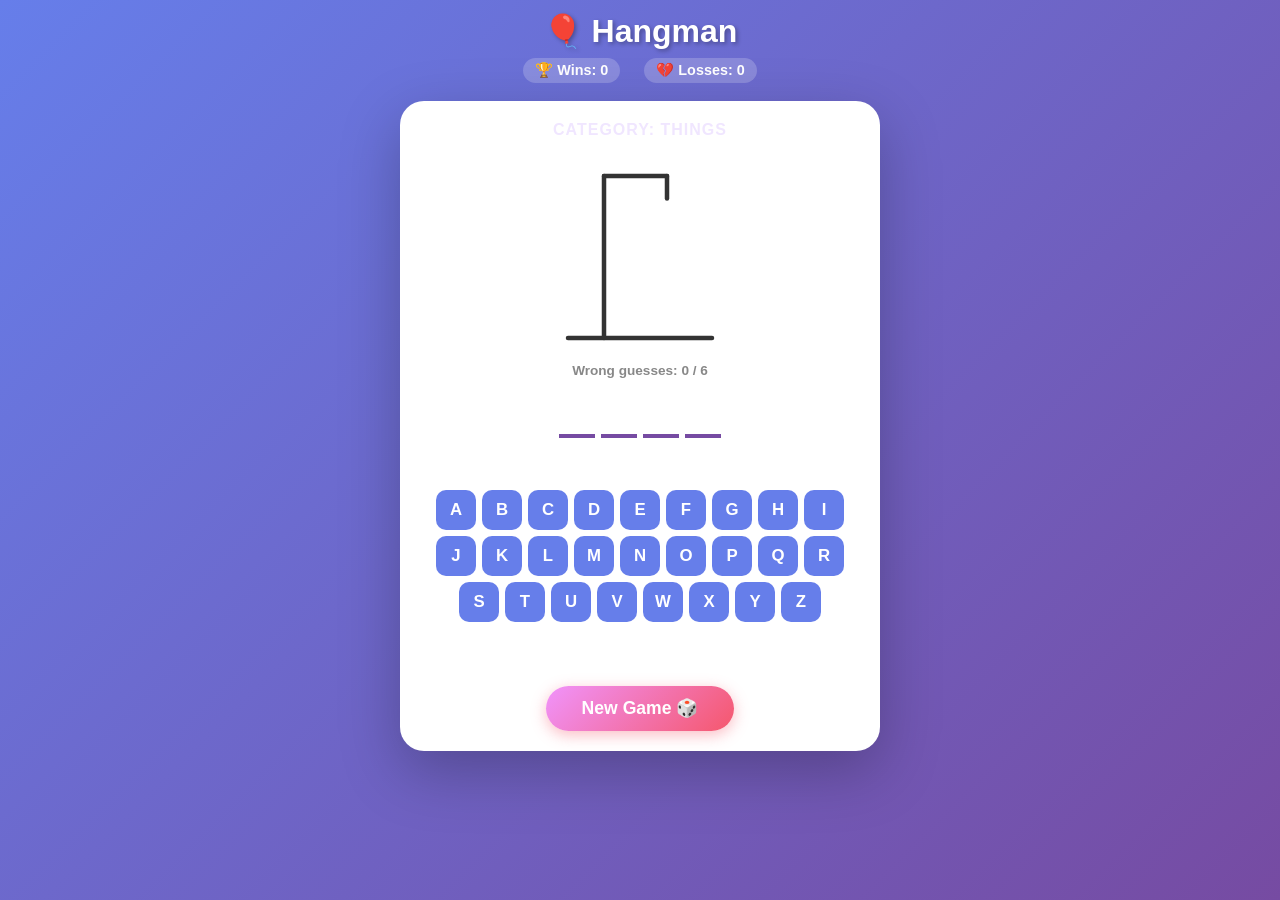
==== index.html @ 4ae3a989 "Add kids hangman game (HTML/CSS/JS) Single-file mobile-friendly hangman with 50+ kid-friendly words " ====
<!DOCTYPE html>
<html lang="en">
<head>
  <meta charset="UTF-8" />
  <meta name="viewport" content="width=device-width, initial-scale=1.0" />
  <title>Hangman for Kids 🎈</title>
  <style>
    * { box-sizing: border-box; margin: 0; padding: 0; }

    body {
      font-family: 'Segoe UI', Tahoma, Geneva, Verdana, sans-serif;
      background: linear-gradient(135deg, #667eea 0%, #764ba2 100%);
      min-height: 100vh;
      display: flex;
      flex-direction: column;
      align-items: center;
      padding: 12px;
      user-select: none;
    }

    h1 {
      color: #fff;
      font-size: 2rem;
      margin-bottom: 8px;
      text-shadow: 2px 2px 4px rgba(0,0,0,0.3);
    }

    #category-label {
      color: #f0e6ff;
      font-size: 1rem;
      margin-bottom: 12px;
      font-weight: 600;
      letter-spacing: 1px;
      text-transform: uppercase;
    }

    #game-container {
      background: #fff;
      border-radius: 24px;
      padding: 20px;
      width: 100%;
      max-width: 480px;
      box-shadow: 0 20px 60px rgba(0,0,0,0.25);
      display: flex;
      flex-direction: column;
      align-items: center;
      gap: 16px;
    }

    /* ── Hangman SVG ── */
    #hangman-svg {
      width: 180px;
      height: 180px;
    }

    .hm-part { stroke: #333; stroke-width: 5; stroke-linecap: round; }
    .hm-part.hidden { display: none; }

    /* ── Wrong guesses counter ── */
    #wrong-label {
      font-size: 0.85rem;
      color: #888;
      font-weight: 600;
    }

    /* ── Word display ── */
    #word-display {
      display: flex;
      flex-wrap: wrap;
      gap: 6px;
      justify-content: center;
    }

    .letter-box {
      width: 36px;
      height: 44px;
      border-bottom: 4px solid #764ba2;
      display: flex;
      align-items: center;
      justify-content: center;
      font-size: 1.5rem;
      font-weight: 700;
      color: #333;
      text-transform: uppercase;
      transition: transform 0.2s;
    }

    .letter-box.revealed { animation: popIn 0.3s ease; }

    @keyframes popIn {
      0%   { transform: scale(0); }
      70%  { transform: scale(1.2); }
      100% { transform: scale(1); }
    }

    .letter-box.space-box {
      border-bottom: none;
      width: 18px;
    }

    /* ── Hint ── */
    #hint-area {
      font-size: 0.9rem;
      color: #888;
      min-height: 20px;
      text-align: center;
    }

    /* ── Keyboard ── */
    #keyboard {
      display: flex;
      flex-wrap: wrap;
      gap: 6px;
      justify-content: center;
      width: 100%;
    }

    .key-btn {
      width: 40px;
      height: 40px;
      border: none;
      border-radius: 10px;
      background: #667eea;
      color: #fff;
      font-size: 1.05rem;
      font-weight: 700;
      cursor: pointer;
      transition: background 0.15s, transform 0.1s, opacity 0.15s;
    }

    .key-btn:hover:not(:disabled) { background: #764ba2; transform: scale(1.08); }
    .key-btn:active:not(:disabled) { transform: scale(0.95); }

    .key-btn:disabled {
      opacity: 0.35;
      cursor: not-allowed;
    }

    .key-btn.wrong  { background: #e74c3c; }
    .key-btn.correct{ background: #2ecc71; }

    /* ── Status message ── */
    #status-msg {
      font-size: 1.3rem;
      font-weight: 700;
      min-height: 32px;
      text-align: center;
    }

    #status-msg.win  { color: #27ae60; }
    #status-msg.lose { color: #e74c3c; }

    /* ── New game button ── */
    #new-game-btn {
      background: linear-gradient(135deg, #f093fb 0%, #f5576c 100%);
      color: #fff;
      border: none;
      border-radius: 50px;
      padding: 12px 36px;
      font-size: 1.1rem;
      font-weight: 700;
      cursor: pointer;
      box-shadow: 0 4px 15px rgba(245,87,108,0.4);
      transition: transform 0.15s, box-shadow 0.15s;
    }

    #new-game-btn:hover { transform: translateY(-2px); box-shadow: 0 8px 20px rgba(245,87,108,0.5); }
    #new-game-btn:active { transform: translateY(0); }

    /* ── Score strip ── */
    #score-strip {
      color: #fff;
      font-size: 0.9rem;
      font-weight: 600;
      display: flex;
      gap: 24px;
    }
    #score-strip span { background: rgba(255,255,255,0.2); padding: 4px 12px; border-radius: 20px; }
  </style>
</head>
<body>

  <h1>🎈 Hangman</h1>
  <div id="score-strip">
    <span>🏆 Wins: <b id="wins">0</b></span>
    <span>💔 Losses: <b id="losses">0</b></span>
  </div>
  <br/>

  <div id="game-container">
    <div id="category-label">Category: <span id="cat-name">—</span></div>

    <!-- Hangman drawing -->
    <svg id="hangman-svg" viewBox="0 0 200 200">
      <!-- Gallows (always visible) -->
      <line x1="20" y1="190" x2="180" y2="190" class="hm-part" />
      <line x1="60"  y1="190" x2="60"  y2="10"  class="hm-part" />
      <line x1="60"  y1="10"  x2="130" y2="10"  class="hm-part" />
      <line x1="130" y1="10"  x2="130" y2="35"  class="hm-part" />
      <!-- Body parts (revealed on wrong guesses) -->
      <!-- 1: head -->
      <circle id="hm-head" cx="130" cy="52" r="17" fill="none" class="hm-part hidden" />
      <!-- 2: body -->
      <line id="hm-body" x1="130" y1="69" x2="130" y2="120" class="hm-part hidden" />
      <!-- 3: left arm -->
      <line id="hm-larm" x1="130" y1="80" x2="105" y2="105" class="hm-part hidden" />
      <!-- 4: right arm -->
      <line id="hm-rarm" x1="130" y1="80" x2="155" y2="105" class="hm-part hidden" />
      <!-- 5: left leg -->
      <line id="hm-lleg" x1="130" y1="120" x2="105" y2="150" class="hm-part hidden" />
      <!-- 6: right leg -->
      <line id="hm-rleg" x1="130" y1="120" x2="155" y2="150" class="hm-part hidden" />
    </svg>

    <div id="wrong-label">Wrong guesses: <span id="wrong-count">0</span> / 6</div>

    <div id="word-display"></div>

    <div id="hint-area"></div>

    <div id="keyboard"></div>

    <div id="status-msg"></div>

    <button id="new-game-btn">New Game 🎲</button>
  </div>

<script>
  const WORDS = [
    // Animals
    { word: "CAT",      category: "Animals",  hint: "Meows and purrs" },
    { word: "DOG",      category: "Animals",  hint: "Man's best friend" },
    { word: "FISH",     category: "Animals",  hint: "Lives in water" },
    { word: "BIRD",     category: "Animals",  hint: "Has feathers and wings" },
    { word: "LION",     category: "Animals",  hint: "King of the jungle" },
    { word: "BEAR",     category: "Animals",  hint: "Loves honey" },
    { word: "FROG",     category: "Animals",  hint: "Hops and says ribbit" },
    { word: "DUCK",     category: "Animals",  hint: "Goes quack quack" },
    { word: "HORSE",    category: "Animals",  hint: "You can ride it" },
    { word: "SHARK",    category: "Animals",  hint: "Big fish with sharp teeth" },
    { word: "TIGER",    category: "Animals",  hint: "Has orange stripes" },
    { word: "RABBIT",   category: "Animals",  hint: "Has long ears and hops" },
    { word: "MONKEY",   category: "Animals",  hint: "Loves bananas" },
    { word: "PENGUIN",  category: "Animals",  hint: "A bird that cannot fly" },
    { word: "ELEPHANT", category: "Animals",  hint: "Has a very long trunk" },
    { word: "GIRAFFE",  category: "Animals",  hint: "Has the longest neck" },
    // Fruits
    { word: "APPLE",    category: "Fruits",   hint: "Red, green, or yellow" },
    { word: "BANANA",   category: "Fruits",   hint: "Yellow and curved" },
    { word: "GRAPE",    category: "Fruits",   hint: "Grows in bunches" },
    { word: "MANGO",    category: "Fruits",   hint: "Tropical orange fruit" },
    { word: "ORANGE",   category: "Fruits",   hint: "Same name as the colour" },
    { word: "LEMON",    category: "Fruits",   hint: "Very sour and yellow" },
    { word: "CHERRY",   category: "Fruits",   hint: "Small red fruit on a stem" },
    { word: "PEACH",    category: "Fruits",   hint: "Soft, fuzzy and sweet" },
    { word: "MELON",    category: "Fruits",   hint: "Big, round, and juicy" },
    { word: "PEAR",     category: "Fruits",   hint: "Shaped like a teardrop" },
    // Colors
    { word: "RED",      category: "Colors",   hint: "Color of fire trucks" },
    { word: "BLUE",     category: "Colors",   hint: "Color of the sky" },
    { word: "GREEN",    category: "Colors",   hint: "Color of grass" },
    { word: "YELLOW",   category: "Colors",   hint: "Color of the sun" },
    { word: "PURPLE",   category: "Colors",   hint: "Mix of red and blue" },
    { word: "ORANGE",   category: "Colors",   hint: "Color of a pumpkin" },
    { word: "PINK",     category: "Colors",   hint: "Light shade of red" },
    // Things
    { word: "BOOK",     category: "Things",   hint: "You read it" },
    { word: "BALL",     category: "Things",   hint: "Round and you can throw it" },
    { word: "CAKE",     category: "Things",   hint: "Sweet treat on birthdays" },
    { word: "STAR",     category: "Things",   hint: "Shines in the night sky" },
    { word: "MOON",     category: "Things",   hint: "Glows at night" },
    { word: "CLOUD",    category: "Things",   hint: "Floats in the sky" },
    { word: "RAIN",     category: "Things",   hint: "Falls from clouds" },
    { word: "SNOW",     category: "Things",   hint: "White and cold" },
    { word: "TRAIN",    category: "Things",   hint: "Travels on rails" },
    { word: "PLANE",    category: "Things",   hint: "Flies in the sky" },
    { word: "SHIP",     category: "Things",   hint: "Travels on the ocean" },
    { word: "KITE",     category: "Things",   hint: "Flies with string in the wind" },
    { word: "CLOCK",    category: "Things",   hint: "Tells you the time" },
    { word: "CHAIR",    category: "Things",   hint: "You sit on it" },
    { word: "TABLE",    category: "Things",   hint: "You eat at it" },
    { word: "PHONE",    category: "Things",   hint: "You call people with it" },
    // Food
    { word: "PIZZA",    category: "Food",     hint: "Round and cheesy" },
    { word: "BREAD",    category: "Food",     hint: "Made from flour and baked" },
    { word: "MILK",     category: "Food",     hint: "Comes from a cow, white drink" },
    { word: "CHEESE",   category: "Food",     hint: "Mice love this dairy treat" },
    { word: "COOKIE",   category: "Food",     hint: "Sweet baked snack" },
    { word: "CANDY",    category: "Food",     hint: "Sweet sugary treat" },
  ];

  const HM_PARTS = ["hm-head","hm-body","hm-larm","hm-rarm","hm-lleg","hm-rleg"];
  const MAX_WRONG = 6;

  let currentWord, currentHint, currentCategory;
  let guessed, wrongCount, gameOver;
  let wins = 0, losses = 0;

  function pickWord() {
    const entry = WORDS[Math.floor(Math.random() * WORDS.length)];
    currentWord     = entry.word;
    currentHint     = entry.hint;
    currentCategory = entry.category;
  }

  function startGame() {
    pickWord();
    guessed   = new Set();
    wrongCount = 0;
    gameOver  = false;

    document.getElementById("cat-name").textContent    = currentCategory;
    document.getElementById("wrong-count").textContent = "0";
    document.getElementById("status-msg").textContent  = "";
    document.getElementById("status-msg").className    = "";
    document.getElementById("hint-area").textContent   = "";

    HM_PARTS.forEach(id => document.getElementById(id).classList.add("hidden"));

    renderWord();
    renderKeyboard();
  }

  function renderWord() {
    const container = document.getElementById("word-display");
    container.innerHTML = "";
    for (const ch of currentWord) {
      const box = document.createElement("div");
      if (ch === " ") {
        box.className = "letter-box space-box";
      } else {
        box.className = "letter-box";
        if (guessed.has(ch)) {
          box.textContent = ch;
          box.classList.add("revealed");
        }
      }
      container.appendChild(box);
    }
  }

  function renderKeyboard() {
    const kb = document.getElementById("keyboard");
    kb.innerHTML = "";
    for (let c = 65; c <= 90; c++) {
      const letter = String.fromCharCode(c);
      const btn = document.createElement("button");
      btn.className = "key-btn";
      btn.textContent = letter;
      btn.dataset.letter = letter;
      if (guessed.has(letter)) {
        btn.disabled = true;
        btn.classList.add(currentWord.includes(letter) ? "correct" : "wrong");
      }
      btn.addEventListener("click", () => handleGuess(letter));
      kb.appendChild(btn);
    }
  }

  function handleGuess(letter) {
    if (gameOver || guessed.has(letter)) return;
    guessed.add(letter);

    const btn = document.querySelector(`.key-btn[data-letter="${letter}"]`);

    if (currentWord.includes(letter)) {
      btn.classList.add("correct");
      renderWord();
      if (isWon()) endGame(true);
    } else {
      wrongCount++;
      document.getElementById("wrong-count").textContent = wrongCount;
      document.getElementById(HM_PARTS[wrongCount - 1]).classList.remove("hidden");
      btn.classList.add("wrong");
      if (wrongCount >= MAX_WRONG) {
        showHint();
        endGame(false);
      } else if (wrongCount === 3) {
        showHint();
      }
    }
    btn.disabled = true;
  }

  function showHint() {
    document.getElementById("hint-area").textContent = "Hint: " + currentHint;
  }

  function isWon() {
    return [...currentWord].every(ch => ch === " " || guessed.has(ch));
  }

  function endGame(won) {
    gameOver = true;
    const msg = document.getElementById("status-msg");
    if (won) {
      msg.textContent = "🎉 You got it! Great job!";
      msg.className   = "win";
      wins++;
      document.getElementById("wins").textContent = wins;
    } else {
      msg.textContent = `😢 The word was: ${currentWord}`;
      msg.className   = "lose";
      losses++;
      document.getElementById("losses").textContent = losses;
      // Reveal word
      renderFullWord();
    }
  }

  function renderFullWord() {
    const container = document.getElementById("word-display");
    container.innerHTML = "";
    for (const ch of currentWord) {
      const box = document.createElement("div");
      if (ch === " ") {
        box.className = "letter-box space-box";
      } else {
        box.className = "letter-box revealed";
        box.textContent = ch;
        if (!guessed.has(ch)) box.style.color = "#e74c3c";
      }
      container.appendChild(box);
    }
  }

  // Physical keyboard support
  document.addEventListener("keydown", e => {
    const letter = e.key.toUpperCase();
    if (letter.length === 1 && letter >= "A" && letter <= "Z") {
      handleGuess(letter);
    }
  });

  document.getElementById("new-game-btn").addEventListener("click", startGame);

  // Kick off
  startGame();
</script>
</body>
</html>
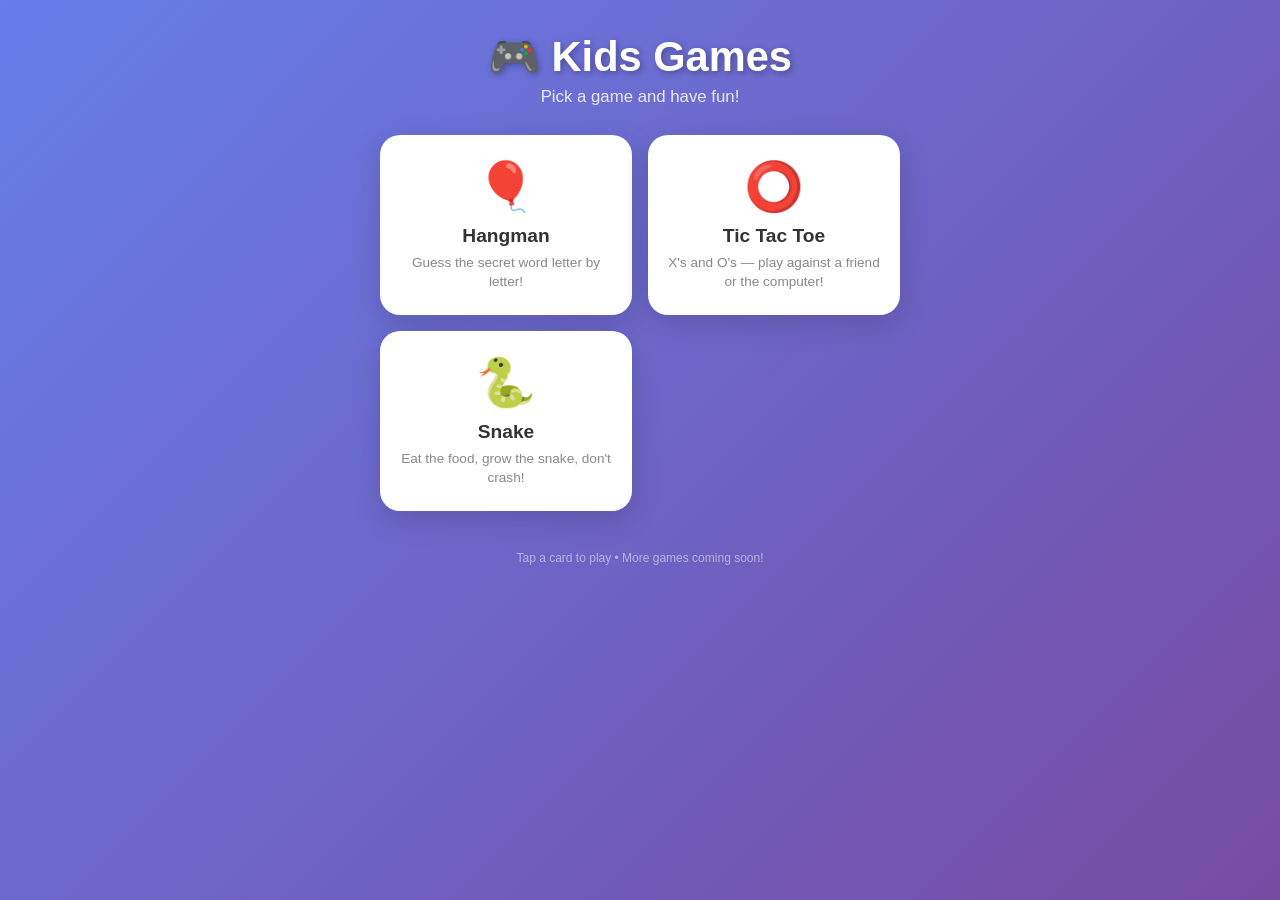
==== commit c77f188a: "Restructure into multi-game app; add Tic Tac Toe and Snake - index.html is now a home screen with a " ====
--- a/index.html
+++ b/index.html
@@ -3,439 +3,89 @@
 <head>
   <meta charset="UTF-8" />
   <meta name="viewport" content="width=device-width, initial-scale=1.0" />
-  <title>Hangman for Kids 🎈</title>
+  <title>Kids Games 🎮</title>
+  <link rel="stylesheet" href="css/shared.css" />
   <style>
-    * { box-sizing: border-box; margin: 0; padding: 0; }
+    body { justify-content: flex-start; padding-top: 32px; }
 
-    body {
-      font-family: 'Segoe UI', Tahoma, Geneva, Verdana, sans-serif;
-      background: linear-gradient(135deg, #667eea 0%, #764ba2 100%);
-      min-height: 100vh;
-      display: flex;
-      flex-direction: column;
-      align-items: center;
-      padding: 12px;
-      user-select: none;
+    .hero { text-align: center; margin-bottom: 28px; }
+    .hero h1 { font-size: 2.6rem; color: #fff; text-shadow: 2px 2px 6px rgba(0,0,0,0.3); }
+    .hero p  { color: rgba(255,255,255,0.85); font-size: 1.05rem; margin-top: 6px; }
+
+    #game-grid {
+      display: grid;
+      grid-template-columns: repeat(auto-fill, minmax(200px, 1fr));
+      gap: 16px;
+      width: 100%;
+      max-width: 520px;
     }
 
-    h1 {
-      color: #fff;
-      font-size: 2rem;
-      margin-bottom: 8px;
-      text-shadow: 2px 2px 4px rgba(0,0,0,0.3);
+    .game-card {
+      background: #fff;
+      border-radius: 20px;
+      box-shadow: 0 8px 30px rgba(0,0,0,0.15);
+      cursor: pointer;
+      padding: 24px 16px;
+      text-align: center;
+      text-decoration: none;
+      transition: transform 0.18s, box-shadow 0.18s;
     }
+    .game-card:hover  { box-shadow: 0 16px 40px rgba(0,0,0,0.22); transform: translateY(-4px); }
+    .game-card:active { transform: translateY(-1px); }
 
-    #category-label {
-      color: #f0e6ff;
-      font-size: 1rem;
-      margin-bottom: 12px;
-      font-weight: 600;
-      letter-spacing: 1px;
-      text-transform: uppercase;
-    }
+    .game-card .emoji { font-size: 3rem; display: block; margin-bottom: 10px; }
+    .game-card h2    { color: #333; font-size: 1.2rem; margin-bottom: 6px; }
+    .game-card p     { color: #888; font-size: 0.85rem; line-height: 1.4; }
 
-    #game-container {
-      background: #fff;
-      border-radius: 24px;
-      padding: 20px;
-      width: 100%;
-      max-width: 480px;
-      box-shadow: 0 20px 60px rgba(0,0,0,0.25);
-      display: flex;
-      flex-direction: column;
-      align-items: center;
-      gap: 16px;
-    }
-
-    /* ── Hangman SVG ── */
-    #hangman-svg {
-      width: 180px;
-      height: 180px;
-    }
-
-    .hm-part { stroke: #333; stroke-width: 5; stroke-linecap: round; }
-    .hm-part.hidden { display: none; }
-
-    /* ── Wrong guesses counter ── */
-    #wrong-label {
-      font-size: 0.85rem;
-      color: #888;
-      font-weight: 600;
-    }
-
-    /* ── Word display ── */
-    #word-display {
-      display: flex;
-      flex-wrap: wrap;
-      gap: 6px;
-      justify-content: center;
-    }
-
-    .letter-box {
-      width: 36px;
-      height: 44px;
-      border-bottom: 4px solid #764ba2;
-      display: flex;
-      align-items: center;
-      justify-content: center;
-      font-size: 1.5rem;
-      font-weight: 700;
-      color: #333;
-      text-transform: uppercase;
-      transition: transform 0.2s;
-    }
-
-    .letter-box.revealed { animation: popIn 0.3s ease; }
-
-    @keyframes popIn {
-      0%   { transform: scale(0); }
-      70%  { transform: scale(1.2); }
-      100% { transform: scale(1); }
-    }
-
-    .letter-box.space-box {
-      border-bottom: none;
-      width: 18px;
-    }
-
-    /* ── Hint ── */
-    #hint-area {
-      font-size: 0.9rem;
-      color: #888;
-      min-height: 20px;
+    footer {
+      color: rgba(255,255,255,0.5);
+      font-size: 0.75rem;
+      margin-top: 40px;
       text-align: center;
     }
-
-    /* ── Keyboard ── */
-    #keyboard {
-      display: flex;
-      flex-wrap: wrap;
-      gap: 6px;
-      justify-content: center;
-      width: 100%;
-    }
-
-    .key-btn {
-      width: 40px;
-      height: 40px;
-      border: none;
-      border-radius: 10px;
-      background: #667eea;
-      color: #fff;
-      font-size: 1.05rem;
-      font-weight: 700;
-      cursor: pointer;
-      transition: background 0.15s, transform 0.1s, opacity 0.15s;
-    }
-
-    .key-btn:hover:not(:disabled) { background: #764ba2; transform: scale(1.08); }
-    .key-btn:active:not(:disabled) { transform: scale(0.95); }
-
-    .key-btn:disabled {
-      opacity: 0.35;
-      cursor: not-allowed;
-    }
-
-    .key-btn.wrong  { background: #e74c3c; }
-    .key-btn.correct{ background: #2ecc71; }
-
-    /* ── Status message ── */
-    #status-msg {
-      font-size: 1.3rem;
-      font-weight: 700;
-      min-height: 32px;
-      text-align: center;
-    }
-
-    #status-msg.win  { color: #27ae60; }
-    #status-msg.lose { color: #e74c3c; }
-
-    /* ── New game button ── */
-    #new-game-btn {
-      background: linear-gradient(135deg, #f093fb 0%, #f5576c 100%);
-      color: #fff;
-      border: none;
-      border-radius: 50px;
-      padding: 12px 36px;
-      font-size: 1.1rem;
-      font-weight: 700;
-      cursor: pointer;
-      box-shadow: 0 4px 15px rgba(245,87,108,0.4);
-      transition: transform 0.15s, box-shadow 0.15s;
-    }
-
-    #new-game-btn:hover { transform: translateY(-2px); box-shadow: 0 8px 20px rgba(245,87,108,0.5); }
-    #new-game-btn:active { transform: translateY(0); }
-
-    /* ── Score strip ── */
-    #score-strip {
-      color: #fff;
-      font-size: 0.9rem;
-      font-weight: 600;
-      display: flex;
-      gap: 24px;
-    }
-    #score-strip span { background: rgba(255,255,255,0.2); padding: 4px 12px; border-radius: 20px; }
   </style>
 </head>
 <body>
-
-  <h1>🎈 Hangman</h1>
-  <div id="score-strip">
-    <span>🏆 Wins: <b id="wins">0</b></span>
-    <span>💔 Losses: <b id="losses">0</b></span>
-  </div>
-  <br/>
-
-  <div id="game-container">
-    <div id="category-label">Category: <span id="cat-name">—</span></div>
-
-    <!-- Hangman drawing -->
-    <svg id="hangman-svg" viewBox="0 0 200 200">
-      <!-- Gallows (always visible) -->
-      <line x1="20" y1="190" x2="180" y2="190" class="hm-part" />
-      <line x1="60"  y1="190" x2="60"  y2="10"  class="hm-part" />
-      <line x1="60"  y1="10"  x2="130" y2="10"  class="hm-part" />
-      <line x1="130" y1="10"  x2="130" y2="35"  class="hm-part" />
-      <!-- Body parts (revealed on wrong guesses) -->
-      <!-- 1: head -->
-      <circle id="hm-head" cx="130" cy="52" r="17" fill="none" class="hm-part hidden" />
-      <!-- 2: body -->
-      <line id="hm-body" x1="130" y1="69" x2="130" y2="120" class="hm-part hidden" />
-      <!-- 3: left arm -->
-      <line id="hm-larm" x1="130" y1="80" x2="105" y2="105" class="hm-part hidden" />
-      <!-- 4: right arm -->
-      <line id="hm-rarm" x1="130" y1="80" x2="155" y2="105" class="hm-part hidden" />
-      <!-- 5: left leg -->
-      <line id="hm-lleg" x1="130" y1="120" x2="105" y2="150" class="hm-part hidden" />
-      <!-- 6: right leg -->
-      <line id="hm-rleg" x1="130" y1="120" x2="155" y2="150" class="hm-part hidden" />
-    </svg>
-
-    <div id="wrong-label">Wrong guesses: <span id="wrong-count">0</span> / 6</div>
-
-    <div id="word-display"></div>
-
-    <div id="hint-area"></div>
-
-    <div id="keyboard"></div>
-
-    <div id="status-msg"></div>
-
-    <button id="new-game-btn">New Game 🎲</button>
+  <div class="hero">
+    <h1>🎮 Kids Games</h1>
+    <p>Pick a game and have fun!</p>
   </div>
 
-<script>
-  const WORDS = [
-    // Animals
-    { word: "CAT",      category: "Animals",  hint: "Meows and purrs" },
-    { word: "DOG",      category: "Animals",  hint: "Man's best friend" },
-    { word: "FISH",     category: "Animals",  hint: "Lives in water" },
-    { word: "BIRD",     category: "Animals",  hint: "Has feathers and wings" },
-    { word: "LION",     category: "Animals",  hint: "King of the jungle" },
-    { word: "BEAR",     category: "Animals",  hint: "Loves honey" },
-    { word: "FROG",     category: "Animals",  hint: "Hops and says ribbit" },
-    { word: "DUCK",     category: "Animals",  hint: "Goes quack quack" },
-    { word: "HORSE",    category: "Animals",  hint: "You can ride it" },
-    { word: "SHARK",    category: "Animals",  hint: "Big fish with sharp teeth" },
-    { word: "TIGER",    category: "Animals",  hint: "Has orange stripes" },
-    { word: "RABBIT",   category: "Animals",  hint: "Has long ears and hops" },
-    { word: "MONKEY",   category: "Animals",  hint: "Loves bananas" },
-    { word: "PENGUIN",  category: "Animals",  hint: "A bird that cannot fly" },
-    { word: "ELEPHANT", category: "Animals",  hint: "Has a very long trunk" },
-    { word: "GIRAFFE",  category: "Animals",  hint: "Has the longest neck" },
-    // Fruits
-    { word: "APPLE",    category: "Fruits",   hint: "Red, green, or yellow" },
-    { word: "BANANA",   category: "Fruits",   hint: "Yellow and curved" },
-    { word: "GRAPE",    category: "Fruits",   hint: "Grows in bunches" },
-    { word: "MANGO",    category: "Fruits",   hint: "Tropical orange fruit" },
-    { word: "ORANGE",   category: "Fruits",   hint: "Same name as the colour" },
-    { word: "LEMON",    category: "Fruits",   hint: "Very sour and yellow" },
-    { word: "CHERRY",   category: "Fruits",   hint: "Small red fruit on a stem" },
-    { word: "PEACH",    category: "Fruits",   hint: "Soft, fuzzy and sweet" },
-    { word: "MELON",    category: "Fruits",   hint: "Big, round, and juicy" },
-    { word: "PEAR",     category: "Fruits",   hint: "Shaped like a teardrop" },
-    // Colors
-    { word: "RED",      category: "Colors",   hint: "Color of fire trucks" },
-    { word: "BLUE",     category: "Colors",   hint: "Color of the sky" },
-    { word: "GREEN",    category: "Colors",   hint: "Color of grass" },
-    { word: "YELLOW",   category: "Colors",   hint: "Color of the sun" },
-    { word: "PURPLE",   category: "Colors",   hint: "Mix of red and blue" },
-    { word: "ORANGE",   category: "Colors",   hint: "Color of a pumpkin" },
-    { word: "PINK",     category: "Colors",   hint: "Light shade of red" },
-    // Things
-    { word: "BOOK",     category: "Things",   hint: "You read it" },
-    { word: "BALL",     category: "Things",   hint: "Round and you can throw it" },
-    { word: "CAKE",     category: "Things",   hint: "Sweet treat on birthdays" },
-    { word: "STAR",     category: "Things",   hint: "Shines in the night sky" },
-    { word: "MOON",     category: "Things",   hint: "Glows at night" },
-    { word: "CLOUD",    category: "Things",   hint: "Floats in the sky" },
-    { word: "RAIN",     category: "Things",   hint: "Falls from clouds" },
-    { word: "SNOW",     category: "Things",   hint: "White and cold" },
-    { word: "TRAIN",    category: "Things",   hint: "Travels on rails" },
-    { word: "PLANE",    category: "Things",   hint: "Flies in the sky" },
-    { word: "SHIP",     category: "Things",   hint: "Travels on the ocean" },
-    { word: "KITE",     category: "Things",   hint: "Flies with string in the wind" },
-    { word: "CLOCK",    category: "Things",   hint: "Tells you the time" },
-    { word: "CHAIR",    category: "Things",   hint: "You sit on it" },
-    { word: "TABLE",    category: "Things",   hint: "You eat at it" },
-    { word: "PHONE",    category: "Things",   hint: "You call people with it" },
-    // Food
-    { word: "PIZZA",    category: "Food",     hint: "Round and cheesy" },
-    { word: "BREAD",    category: "Food",     hint: "Made from flour and baked" },
-    { word: "MILK",     category: "Food",     hint: "Comes from a cow, white drink" },
-    { word: "CHEESE",   category: "Food",     hint: "Mice love this dairy treat" },
-    { word: "COOKIE",   category: "Food",     hint: "Sweet baked snack" },
-    { word: "CANDY",    category: "Food",     hint: "Sweet sugary treat" },
-  ];
+  <div id="game-grid"></div>
 
-  const HM_PARTS = ["hm-head","hm-body","hm-larm","hm-rarm","hm-lleg","hm-rleg"];
-  const MAX_WRONG = 6;
+  <footer>Tap a card to play &bull; More games coming soon!</footer>
 
-  let currentWord, currentHint, currentCategory;
-  let guessed, wrongCount, gameOver;
-  let wins = 0, losses = 0;
+  <script>
+    // ── To add a new game: add one entry here and create games/<file>.html ──
+    const GAMES = [
+      {
+        emoji: "🎈",
+        title: "Hangman",
+        desc:  "Guess the secret word letter by letter!",
+        url:   "games/hangman.html",
+      },
+      {
+        emoji: "⭕",
+        title: "Tic Tac Toe",
+        desc:  "X's and O's — play against a friend or the computer!",
+        url:   "games/tictactoe.html",
+      },
+      {
+        emoji: "🐍",
+        title: "Snake",
+        desc:  "Eat the food, grow the snake, don't crash!",
+        url:   "games/snake.html",
+      },
+    ];
 
-  function pickWord() {
-    const entry = WORDS[Math.floor(Math.random() * WORDS.length)];
-    currentWord     = entry.word;
-    currentHint     = entry.hint;
-    currentCategory = entry.category;
-  }
-
-  function startGame() {
-    pickWord();
-    guessed   = new Set();
-    wrongCount = 0;
-    gameOver  = false;
-
-    document.getElementById("cat-name").textContent    = currentCategory;
-    document.getElementById("wrong-count").textContent = "0";
-    document.getElementById("status-msg").textContent  = "";
-    document.getElementById("status-msg").className    = "";
-    document.getElementById("hint-area").textContent   = "";
-
-    HM_PARTS.forEach(id => document.getElementById(id).classList.add("hidden"));
-
-    renderWord();
-    renderKeyboard();
-  }
-
-  function renderWord() {
-    const container = document.getElementById("word-display");
-    container.innerHTML = "";
-    for (const ch of currentWord) {
-      const box = document.createElement("div");
-      if (ch === " ") {
-        box.className = "letter-box space-box";
-      } else {
-        box.className = "letter-box";
-        if (guessed.has(ch)) {
-          box.textContent = ch;
-          box.classList.add("revealed");
-        }
-      }
-      container.appendChild(box);
-    }
-  }
-
-  function renderKeyboard() {
-    const kb = document.getElementById("keyboard");
-    kb.innerHTML = "";
-    for (let c = 65; c <= 90; c++) {
-      const letter = String.fromCharCode(c);
-      const btn = document.createElement("button");
-      btn.className = "key-btn";
-      btn.textContent = letter;
-      btn.dataset.letter = letter;
-      if (guessed.has(letter)) {
-        btn.disabled = true;
-        btn.classList.add(currentWord.includes(letter) ? "correct" : "wrong");
-      }
-      btn.addEventListener("click", () => handleGuess(letter));
-      kb.appendChild(btn);
-    }
-  }
-
-  function handleGuess(letter) {
-    if (gameOver || guessed.has(letter)) return;
-    guessed.add(letter);
-
-    const btn = document.querySelector(`.key-btn[data-letter="${letter}"]`);
-
-    if (currentWord.includes(letter)) {
-      btn.classList.add("correct");
-      renderWord();
-      if (isWon()) endGame(true);
-    } else {
-      wrongCount++;
-      document.getElementById("wrong-count").textContent = wrongCount;
-      document.getElementById(HM_PARTS[wrongCount - 1]).classList.remove("hidden");
-      btn.classList.add("wrong");
-      if (wrongCount >= MAX_WRONG) {
-        showHint();
-        endGame(false);
-      } else if (wrongCount === 3) {
-        showHint();
-      }
-    }
-    btn.disabled = true;
-  }
-
-  function showHint() {
-    document.getElementById("hint-area").textContent = "Hint: " + currentHint;
-  }
-
-  function isWon() {
-    return [...currentWord].every(ch => ch === " " || guessed.has(ch));
-  }
-
-  function endGame(won) {
-    gameOver = true;
-    const msg = document.getElementById("status-msg");
-    if (won) {
-      msg.textContent = "🎉 You got it! Great job!";
-      msg.className   = "win";
-      wins++;
-      document.getElementById("wins").textContent = wins;
-    } else {
-      msg.textContent = `😢 The word was: ${currentWord}`;
-      msg.className   = "lose";
-      losses++;
-      document.getElementById("losses").textContent = losses;
-      // Reveal word
-      renderFullWord();
-    }
-  }
-
-  function renderFullWord() {
-    const container = document.getElementById("word-display");
-    container.innerHTML = "";
-    for (const ch of currentWord) {
-      const box = document.createElement("div");
-      if (ch === " ") {
-        box.className = "letter-box space-box";
-      } else {
-        box.className = "letter-box revealed";
-        box.textContent = ch;
-        if (!guessed.has(ch)) box.style.color = "#e74c3c";
-      }
-      container.appendChild(box);
-    }
-  }
-
-  // Physical keyboard support
-  document.addEventListener("keydown", e => {
-    const letter = e.key.toUpperCase();
-    if (letter.length === 1 && letter >= "A" && letter <= "Z") {
-      handleGuess(letter);
-    }
-  });
-
-  document.getElementById("new-game-btn").addEventListener("click", startGame);
-
-  // Kick off
-  startGame();
-</script>
+    const grid = document.getElementById("game-grid");
+    GAMES.forEach(({ emoji, title, desc, url }) => {
+      const a = document.createElement("a");
+      a.className = "game-card";
+      a.href = url;
+      a.innerHTML = `<span class="emoji">${emoji}</span><h2>${title}</h2><p>${desc}</p>`;
+      grid.appendChild(a);
+    });
+  </script>
 </body>
 </html>
--- a/css/shared.css
+++ b/css/shared.css
@@ -0,0 +1,103 @@
+/* ── Reset ── */
+*, *::before, *::after { box-sizing: border-box; margin: 0; padding: 0; }
+
+/* ── Page base ── */
+body {
+  font-family: 'Segoe UI', Tahoma, Geneva, Verdana, sans-serif;
+  background: linear-gradient(135deg, #667eea 0%, #764ba2 100%);
+  min-height: 100vh;
+  display: flex;
+  flex-direction: column;
+  align-items: center;
+  padding: 12px 12px 32px;
+  user-select: none;
+}
+
+/* ── Back button ── */
+.back-btn {
+  align-self: flex-start;
+  background: rgba(255,255,255,0.25);
+  border: none;
+  border-radius: 50px;
+  color: #fff;
+  cursor: pointer;
+  font-size: 0.95rem;
+  font-weight: 700;
+  margin-bottom: 12px;
+  padding: 8px 18px;
+  transition: background 0.15s;
+}
+.back-btn:hover { background: rgba(255,255,255,0.4); }
+
+/* ── Game card panel ── */
+.game-panel {
+  background: #fff;
+  border-radius: 24px;
+  box-shadow: 0 20px 60px rgba(0,0,0,0.25);
+  padding: 20px;
+  width: 100%;
+  max-width: 480px;
+  display: flex;
+  flex-direction: column;
+  align-items: center;
+  gap: 16px;
+}
+
+/* ── Page title ── */
+.page-title {
+  color: #fff;
+  font-size: 2rem;
+  margin-bottom: 4px;
+  text-shadow: 2px 2px 4px rgba(0,0,0,0.3);
+}
+
+/* ── Score strip ── */
+.score-strip {
+  color: #fff;
+  font-size: 0.9rem;
+  font-weight: 600;
+  display: flex;
+  flex-wrap: wrap;
+  gap: 12px;
+  justify-content: center;
+  margin-bottom: 4px;
+}
+.score-strip span {
+  background: rgba(255,255,255,0.2);
+  border-radius: 20px;
+  padding: 4px 14px;
+}
+
+/* ── Primary action button ── */
+.primary-btn {
+  background: linear-gradient(135deg, #f093fb 0%, #f5576c 100%);
+  border: none;
+  border-radius: 50px;
+  box-shadow: 0 4px 15px rgba(245,87,108,0.4);
+  color: #fff;
+  cursor: pointer;
+  font-size: 1.05rem;
+  font-weight: 700;
+  padding: 12px 36px;
+  transition: transform 0.15s, box-shadow 0.15s;
+}
+.primary-btn:hover  { box-shadow: 0 8px 20px rgba(245,87,108,0.5); transform: translateY(-2px); }
+.primary-btn:active { transform: translateY(0); }
+
+/* ── Status message ── */
+.status-msg {
+  font-size: 1.2rem;
+  font-weight: 700;
+  min-height: 28px;
+  text-align: center;
+}
+.status-msg.win  { color: #27ae60; }
+.status-msg.lose { color: #e74c3c; }
+.status-msg.draw { color: #e67e22; }
+
+/* ── Pop-in animation ── */
+@keyframes popIn {
+  0%   { transform: scale(0); }
+  70%  { transform: scale(1.2); }
+  100% { transform: scale(1); }
+}
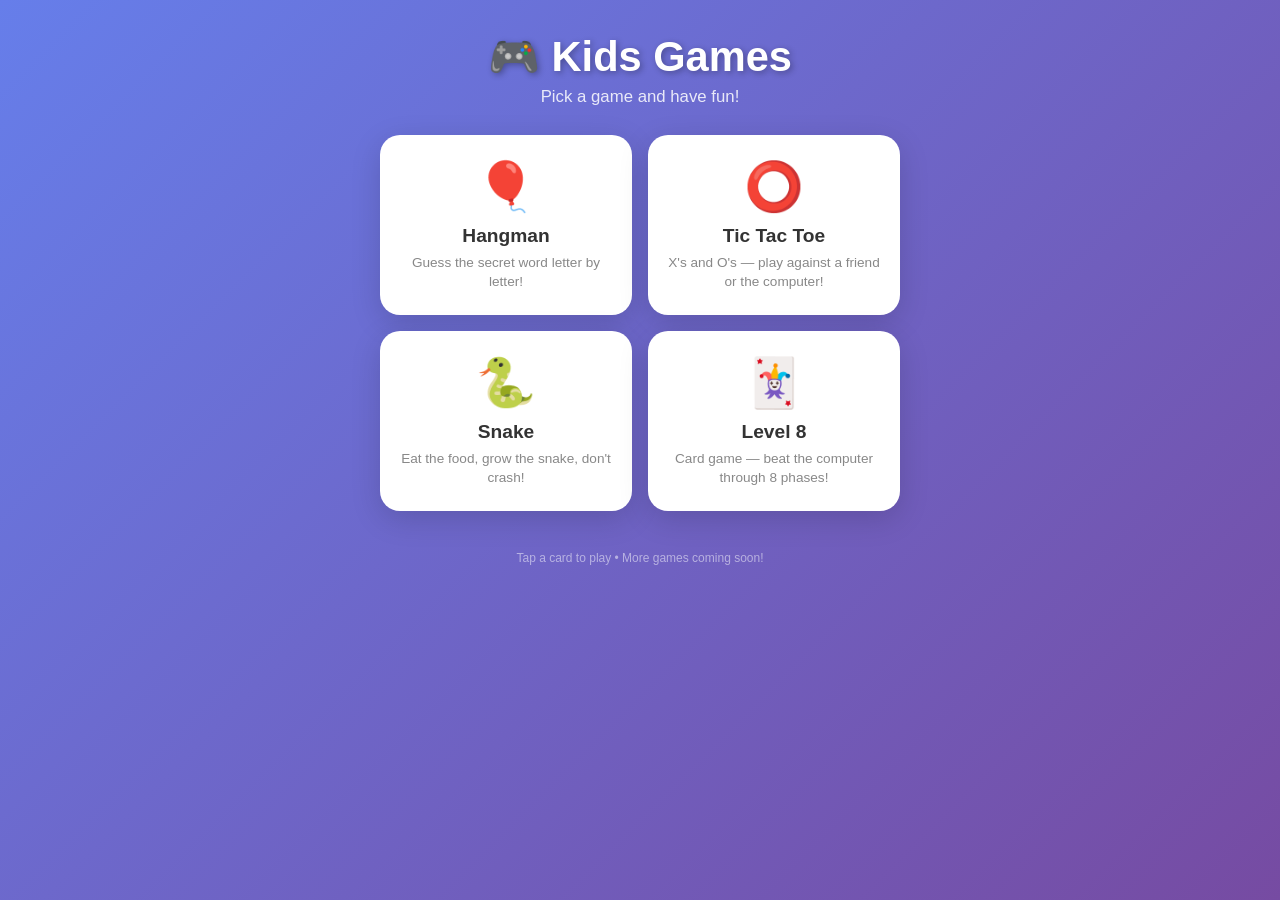
==== commit 67864ad5: "Add Level 8 card game (player vs. computer) Single-file HTML/JS implementation with all 8 phases, wi" ====
--- a/index.html
+++ b/index.html
@@ -76,6 +76,12 @@
         desc:  "Eat the food, grow the snake, don't crash!",
         url:   "games/snake.html",
       },
+      {
+        emoji: "🃏",
+        title: "Level 8",
+        desc:  "Card game — beat the computer through 8 phases!",
+        url:   "games/level8.html",
+      },
     ];
 
     const grid = document.getElementById("game-grid");
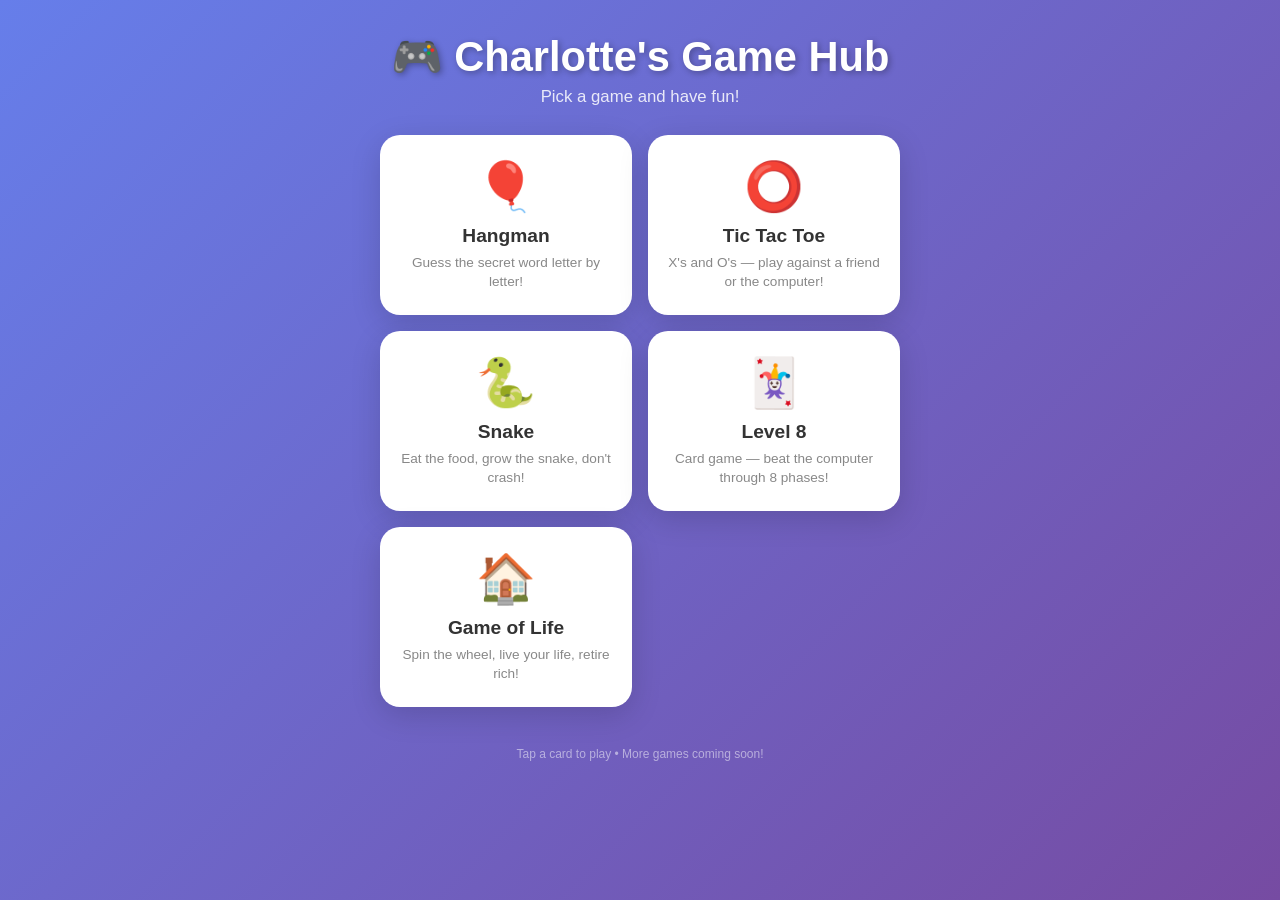
==== commit 745ce0dd: "Add Game of Life; rename hub to Charlotte's Game Hub - games/life.html: full Game of Life board game" ====
--- a/index.html
+++ b/index.html
@@ -3,7 +3,7 @@
 <head>
   <meta charset="UTF-8" />
   <meta name="viewport" content="width=device-width, initial-scale=1.0" />
-  <title>Kids Games 🎮</title>
+  <title>Charlotte's Game Hub 🎮</title>
   <link rel="stylesheet" href="css/shared.css" />
   <style>
     body { justify-content: flex-start; padding-top: 32px; }
@@ -47,7 +47,7 @@
 </head>
 <body>
   <div class="hero">
-    <h1>🎮 Kids Games</h1>
+    <h1>🎮 Charlotte's Game Hub</h1>
     <p>Pick a game and have fun!</p>
   </div>
 
@@ -82,6 +82,12 @@
         desc:  "Card game — beat the computer through 8 phases!",
         url:   "games/level8.html",
       },
+      {
+        emoji: "🏠",
+        title: "Game of Life",
+        desc:  "Spin the wheel, live your life, retire rich!",
+        url:   "games/life.html",
+      },
     ];
 
     const grid = document.getElementById("game-grid");
